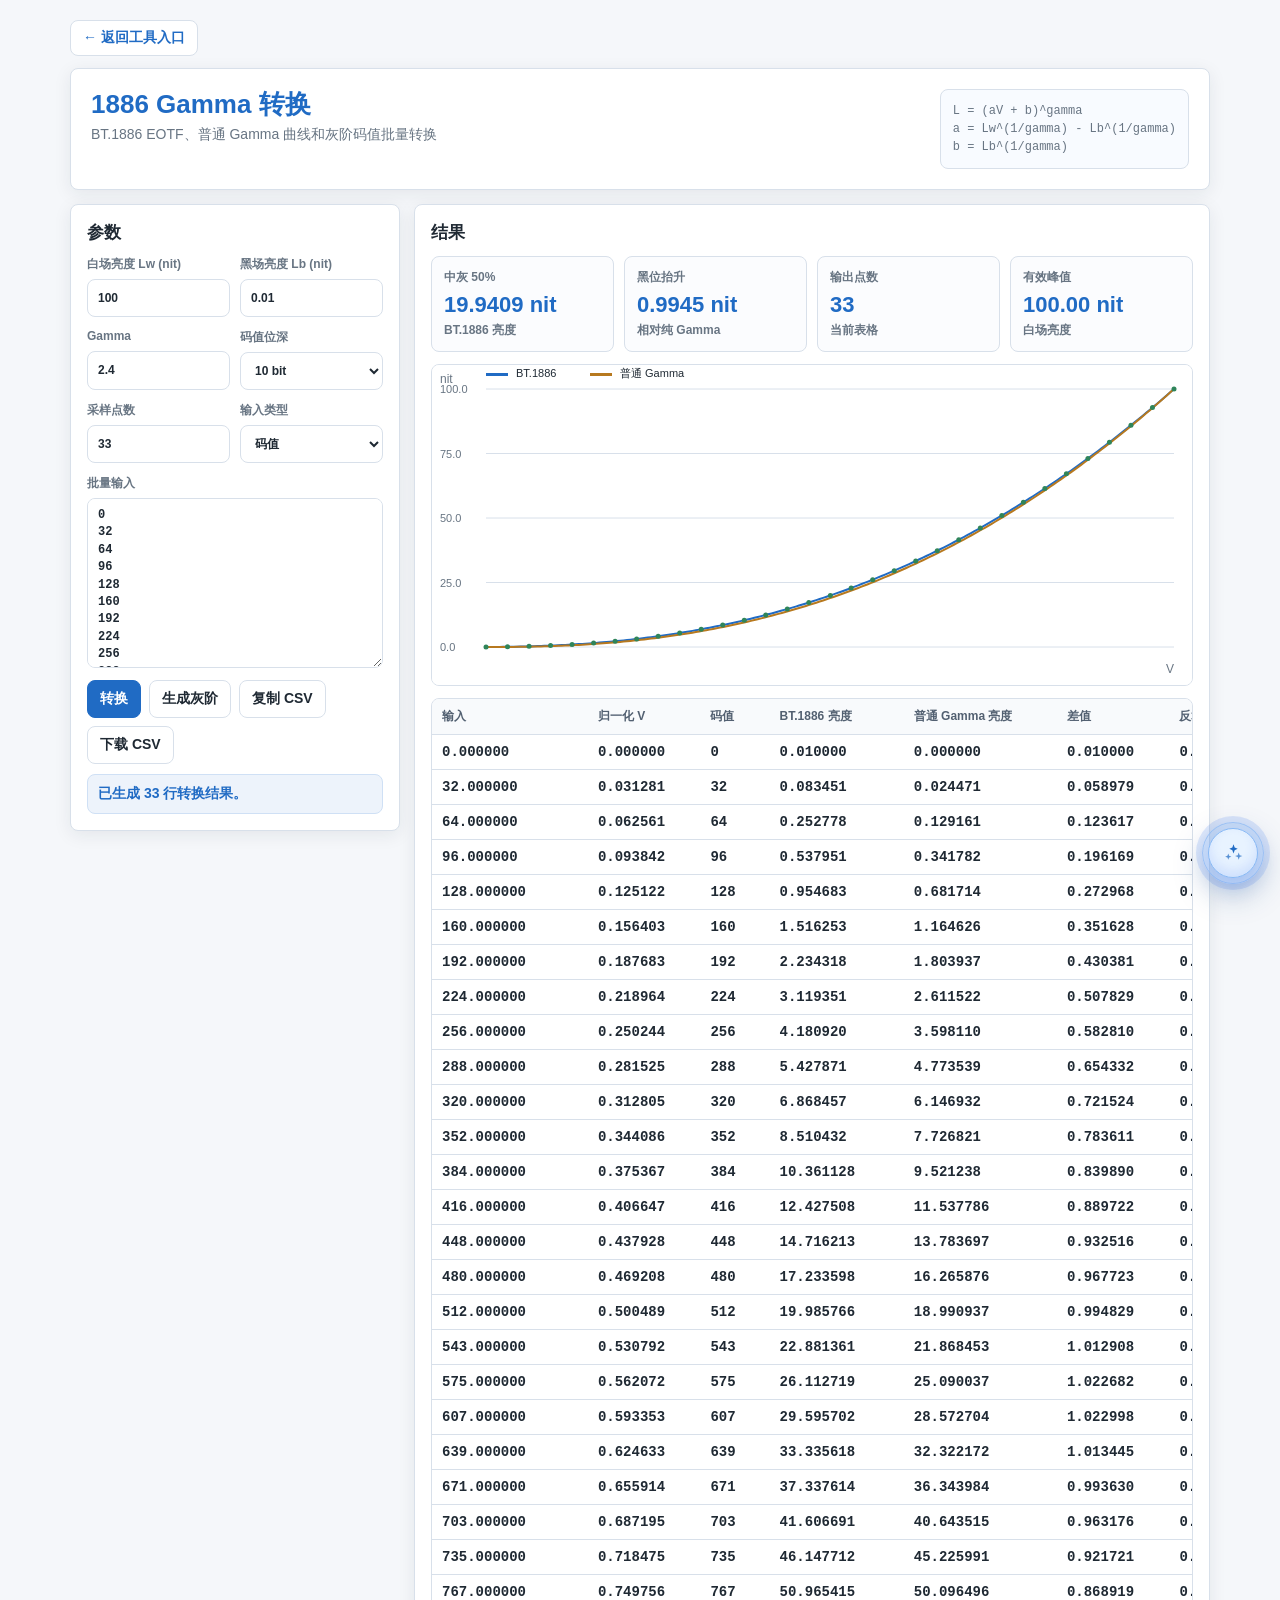
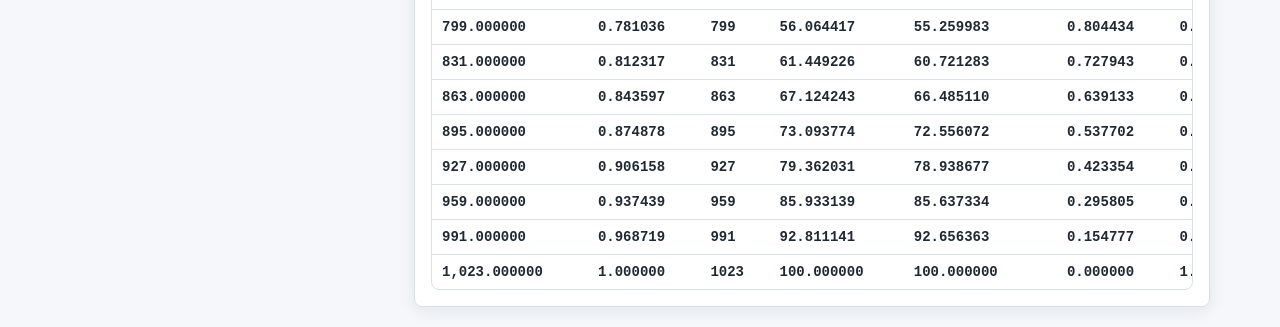
==== tools/bt1886-gamma.html @ 8f14509a "网站：发布画质平台公网版本" ====
<!doctype html>
<html lang="zh-CN">
  <head>
    <meta charset="utf-8" />
    <meta name="viewport" content="width=device-width, initial-scale=1" />
    <title>1886 Gamma 转换</title>
    <link rel="stylesheet" href="../assets/platform-assistant.css?v=20260618-all-pages-v3" />
    <style>
      :root {
        --bg: #f5f7fa;
        --panel: #ffffff;
        --ink: #1f2933;
        --muted: #687583;
        --line: #d8e0ea;
        --blue: #206bc4;
        --blue-dark: #1557a8;
        --green: #2f855a;
        --amber: #b7791f;
        --red: #b94a55;
        --track: #edf2f7;
        --radius: 8px;
        --shadow: 0 4px 18px rgba(24, 36, 51, 0.08);
        font-family: "Microsoft YaHei", "Segoe UI", Arial, sans-serif;
      }

      * {
        box-sizing: border-box;
      }

      body {
        margin: 0;
        min-width: 320px;
        min-height: 100vh;
        background: var(--bg);
        color: var(--ink);
        font-size: 14px;
      }

      button,
      input,
      select,
      textarea {
        font: inherit;
      }

      button {
        cursor: pointer;
      }

      .page {
        max-width: 1180px;
        margin: 0 auto;
        padding: 20px;
      }

      .tool-nav {
        display: flex;
        margin-bottom: 12px;
      }

      .back-button {
        min-height: 36px;
        padding: 7px 12px;
        border: 1px solid var(--line);
        border-radius: var(--radius);
        background: #ffffff;
        color: var(--blue);
        font-weight: 800;
      }

      .back-button:hover {
        border-color: var(--blue);
        background: #edf3fb;
      }

      .header,
      .panel {
        border: 1px solid var(--line);
        border-radius: var(--radius);
        background: var(--panel);
        box-shadow: var(--shadow);
      }

      .header {
        display: flex;
        align-items: flex-start;
        justify-content: space-between;
        gap: 18px;
        margin-bottom: 14px;
        padding: 20px;
      }

      h1,
      h2,
      h3,
      p {
        margin-top: 0;
      }

      h1 {
        margin-bottom: 6px;
        color: var(--blue);
        font-size: 26px;
        line-height: 1.2;
      }

      h2 {
        margin-bottom: 12px;
        font-size: 17px;
      }

      h3 {
        margin-bottom: 8px;
        font-size: 14px;
      }

      .header p,
      .muted {
        margin-bottom: 0;
        color: var(--muted);
      }

      .formula {
        min-width: 240px;
        padding: 12px;
        border: 1px solid var(--line);
        border-radius: var(--radius);
        background: #f8fbff;
        color: var(--muted);
        font-family: Consolas, "Courier New", monospace;
        font-size: 12px;
        line-height: 1.5;
      }

      .grid {
        display: grid;
        grid-template-columns: 330px minmax(0, 1fr);
        gap: 14px;
        align-items: start;
      }

      .panel {
        padding: 16px;
      }

      .control-grid {
        display: grid;
        gap: 12px;
      }

      .field {
        display: grid;
        gap: 6px;
        color: var(--muted);
        font-size: 12px;
        font-weight: 800;
      }

      .field input,
      .field select,
      textarea {
        width: 100%;
        min-height: 38px;
        border: 1px solid var(--line);
        border-radius: var(--radius);
        background: #ffffff;
        color: var(--ink);
        padding: 8px 10px;
        outline: none;
      }

      textarea {
        min-height: 170px;
        resize: vertical;
        font-family: Consolas, "Courier New", monospace;
        line-height: 1.45;
      }

      .field input:focus,
      .field select:focus,
      textarea:focus {
        border-color: var(--blue);
        box-shadow: 0 0 0 3px rgba(32, 107, 196, 0.14);
      }

      .inline-grid {
        display: grid;
        grid-template-columns: repeat(2, minmax(0, 1fr));
        gap: 10px;
      }

      .actions {
        display: flex;
        gap: 8px;
        flex-wrap: wrap;
        margin-top: 12px;
      }

      .btn {
        display: inline-flex;
        align-items: center;
        justify-content: center;
        min-height: 38px;
        padding: 8px 12px;
        border: 1px solid var(--line);
        border-radius: var(--radius);
        background: #ffffff;
        color: var(--ink);
        font-weight: 800;
      }

      .btn.primary {
        border-color: var(--blue);
        background: var(--blue);
        color: #ffffff;
      }

      .btn.primary:hover {
        background: var(--blue-dark);
      }

      .btn:hover {
        border-color: #c5d3e3;
        box-shadow: 0 6px 18px rgba(24, 36, 51, 0.1);
      }

      .summary-grid {
        display: grid;
        grid-template-columns: repeat(4, minmax(0, 1fr));
        gap: 10px;
        margin-bottom: 12px;
      }

      .summary-card {
        min-height: 88px;
        padding: 12px;
        border: 1px solid var(--line);
        border-radius: var(--radius);
        background: #fbfcfe;
      }

      .summary-card span,
      .summary-card em {
        display: block;
        color: var(--muted);
        font-size: 12px;
        font-weight: 800;
      }

      .summary-card strong {
        display: block;
        margin: 7px 0 4px;
        color: var(--blue);
        font-size: 22px;
        line-height: 1.12;
        overflow-wrap: anywhere;
      }

      .summary-card em {
        font-style: normal;
        font-weight: 700;
      }

      .chart-wrap {
        margin-bottom: 12px;
        border: 1px solid var(--line);
        border-radius: var(--radius);
        background: #ffffff;
        overflow: hidden;
      }

      canvas {
        display: block;
        width: 100%;
        height: auto;
      }

      .table-wrap {
        overflow: auto;
        border: 1px solid var(--line);
        border-radius: var(--radius);
      }

      table {
        width: 100%;
        min-width: 850px;
        border-collapse: collapse;
      }

      th,
      td {
        padding: 9px 10px;
        border-bottom: 1px solid var(--line);
        text-align: left;
        vertical-align: middle;
      }

      th {
        position: sticky;
        top: 0;
        z-index: 1;
        background: #f8fafc;
        color: #526071;
        font-size: 12px;
        font-weight: 900;
      }

      tr:last-child td {
        border-bottom: 0;
      }

      td.numeric {
        font-family: Consolas, "Courier New", monospace;
        font-weight: 700;
      }

      .notice {
        margin-top: 10px;
        padding: 10px;
        border: 1px solid #cfe0f5;
        border-radius: var(--radius);
        background: #edf3fb;
        color: var(--blue);
        font-weight: 800;
      }

      .notice.bad {
        border-color: #efc3c7;
        background: #fff0f1;
        color: var(--red);
      }

      @media (max-width: 960px) {
        .header,
        .grid {
          grid-template-columns: 1fr;
        }

        .header {
          flex-direction: column;
        }

        .summary-grid {
          grid-template-columns: repeat(2, minmax(0, 1fr));
        }
      }

      @media (max-width: 560px) {
        .page {
          padding: 12px;
        }

        .inline-grid,
        .summary-grid {
          grid-template-columns: 1fr;
        }

        .btn {
          width: 100%;
        }
      }
    </style>
  </head>
  <body>
    <main class="page">
      <div class="tool-nav">
        <button class="back-button" type="button" onclick="goBackToToolList()">&larr; 返回工具入口</button>
      </div>

      <header class="header">
        <div>
          <h1>1886 Gamma 转换</h1>
          <p>BT.1886 EOTF、普通 Gamma 曲线和灰阶码值批量转换</p>
        </div>
        <div class="formula">
          L = (aV + b)^gamma<br />
          a = Lw^(1/gamma) - Lb^(1/gamma)<br />
          b = Lb^(1/gamma)
        </div>
      </header>

      <div class="grid">
        <section class="panel">
          <h2>参数</h2>
          <div class="control-grid">
            <div class="inline-grid">
              <label class="field">
                <span>白场亮度 Lw (nit)</span>
                <input id="whiteLuminance" type="number" min="1" step="0.1" value="100" />
              </label>
              <label class="field">
                <span>黑场亮度 Lb (nit)</span>
                <input id="blackLuminance" type="number" min="0" step="0.0001" value="0.01" />
              </label>
            </div>

            <div class="inline-grid">
              <label class="field">
                <span>Gamma</span>
                <input id="gammaValue" type="number" min="1" max="4" step="0.01" value="2.4" />
              </label>
              <label class="field">
                <span>码值位深</span>
                <select id="bitDepth">
                  <option value="8">8 bit</option>
                  <option value="10" selected>10 bit</option>
                  <option value="12">12 bit</option>
                  <option value="14">14 bit</option>
                  <option value="16">16 bit</option>
                </select>
              </label>
            </div>

            <div class="inline-grid">
              <label class="field">
                <span>采样点数</span>
                <input id="sampleCount" type="number" min="2" max="1025" step="1" value="33" />
              </label>
              <label class="field">
                <span>输入类型</span>
                <select id="inputMode">
                  <option value="code" selected>码值</option>
                  <option value="normalized">归一化 V</option>
                  <option value="luminance">亮度 nit</option>
                </select>
              </label>
            </div>

            <label class="field">
              <span>批量输入</span>
              <textarea id="batchInput" placeholder="可输入码值、归一化值或亮度值，支持空格/逗号/换行分隔"></textarea>
            </label>
          </div>

          <div class="actions">
            <button class="btn primary" type="button" id="convertBtn">转换</button>
            <button class="btn" type="button" id="fillRampBtn">生成灰阶</button>
            <button class="btn" type="button" id="copyCsvBtn">复制 CSV</button>
            <button class="btn" type="button" id="downloadCsvBtn">下载 CSV</button>
          </div>
          <div class="notice" id="notice">默认生成 33 点 10-bit BT.1886 灰阶表。</div>
        </section>

        <section class="panel">
          <h2>结果</h2>
          <div class="summary-grid">
            <div class="summary-card">
              <span>中灰 50%</span>
              <strong id="midLuminance">-</strong>
              <em>BT.1886 亮度</em>
            </div>
            <div class="summary-card">
              <span>黑位抬升</span>
              <strong id="blackLift">-</strong>
              <em>相对纯 Gamma</em>
            </div>
            <div class="summary-card">
              <span>输出点数</span>
              <strong id="rowCount">0</strong>
              <em>当前表格</em>
            </div>
            <div class="summary-card">
              <span>有效峰值</span>
              <strong id="peakLuminance">-</strong>
              <em>白场亮度</em>
            </div>
          </div>

          <div class="chart-wrap">
            <canvas id="curveChart" height="320"></canvas>
          </div>

          <div class="table-wrap">
            <table>
              <thead>
                <tr>
                  <th>输入</th>
                  <th>归一化 V</th>
                  <th>码值</th>
                  <th>BT.1886 亮度</th>
                  <th>普通 Gamma 亮度</th>
                  <th>差值</th>
                  <th>反算 V</th>
                </tr>
              </thead>
              <tbody id="resultBody"></tbody>
            </table>
          </div>
        </section>
      </div>
    </main>

    <script>
      function goBackToToolList() {
        if (window.history.length > 1) {
          window.history.back();
          return;
        }
        window.location.href = "../index.html#debug-converter";
      }

      (function () {
        "use strict";

        const els = {
          whiteLuminance: document.getElementById("whiteLuminance"),
          blackLuminance: document.getElementById("blackLuminance"),
          gammaValue: document.getElementById("gammaValue"),
          bitDepth: document.getElementById("bitDepth"),
          sampleCount: document.getElementById("sampleCount"),
          inputMode: document.getElementById("inputMode"),
          batchInput: document.getElementById("batchInput"),
          convertBtn: document.getElementById("convertBtn"),
          fillRampBtn: document.getElementById("fillRampBtn"),
          copyCsvBtn: document.getElementById("copyCsvBtn"),
          downloadCsvBtn: document.getElementById("downloadCsvBtn"),
          notice: document.getElementById("notice"),
          midLuminance: document.getElementById("midLuminance"),
          blackLift: document.getElementById("blackLift"),
          rowCount: document.getElementById("rowCount"),
          peakLuminance: document.getElementById("peakLuminance"),
          curveChart: document.getElementById("curveChart"),
          resultBody: document.getElementById("resultBody")
        };

        let currentRows = [];

        document.addEventListener("DOMContentLoaded", init);

        function init() {
          bindEvents();
          fillRamp();
          convert();
        }

        function bindEvents() {
          [els.whiteLuminance, els.blackLuminance, els.gammaValue, els.bitDepth, els.sampleCount, els.inputMode].forEach((control) => {
            control.addEventListener("input", convert);
          });
          els.batchInput.addEventListener("input", convert);
          els.convertBtn.addEventListener("click", convert);
          els.fillRampBtn.addEventListener("click", () => {
            fillRamp();
            convert();
          });
          els.copyCsvBtn.addEventListener("click", copyCsv);
          els.downloadCsvBtn.addEventListener("click", downloadCsv);
          window.addEventListener("resize", () => drawChart(currentRows));
        }

        function readConfig() {
          const lw = Number(els.whiteLuminance.value);
          const lb = Number(els.blackLuminance.value);
          const gamma = Number(els.gammaValue.value);
          const bitDepth = Number(els.bitDepth.value);
          const maxCode = Math.pow(2, bitDepth) - 1;
          const sampleCount = clamp(Math.round(Number(els.sampleCount.value) || 33), 2, 1025);
          return { lw, lb, gamma, bitDepth, maxCode, sampleCount };
        }

        function validateConfig(config) {
          if (!Number.isFinite(config.lw) || config.lw <= 0) {
            return "白场亮度必须大于 0。";
          }
          if (!Number.isFinite(config.lb) || config.lb < 0) {
            return "黑场亮度不能小于 0。";
          }
          if (config.lb >= config.lw) {
            return "黑场亮度必须小于白场亮度。";
          }
          if (!Number.isFinite(config.gamma) || config.gamma <= 0) {
            return "Gamma 必须大于 0。";
          }
          return "";
        }

        function fillRamp() {
          const config = readConfig();
          const values = [];
          for (let index = 0; index < config.sampleCount; index += 1) {
            const code = Math.round((index / (config.sampleCount - 1)) * config.maxCode);
            values.push(code);
          }
          els.inputMode.value = "code";
          els.batchInput.value = values.join("\n");
        }

        function convert() {
          const config = readConfig();
          const error = validateConfig(config);
          if (error) {
            currentRows = [];
            renderRows([]);
            drawChart([]);
            setNotice(error, true);
            return;
          }

          const values = parseInputValues(els.batchInput.value);
          if (!values.length) {
            currentRows = [];
            renderRows([]);
            drawChart([]);
            setNotice("请输入要转换的值，或点击“生成灰阶”。", true);
            return;
          }

          currentRows = values.map((input) => buildRow(input, config, els.inputMode.value));
          renderRows(currentRows);
          renderSummary(currentRows, config);
          drawChart(currentRows);
          setNotice(`已生成 ${currentRows.length} 行转换结果。`, false);
        }

        function parseInputValues(text) {
          return String(text || "")
            .split(/[\s,，;；]+/g)
            .map((item) => Number(item.trim()))
            .filter((value) => Number.isFinite(value));
        }

        function buildRow(input, config, mode) {
          let v;
          if (mode === "normalized") {
            v = clamp(input, 0, 1);
          } else if (mode === "luminance") {
            v = bt1886Inverse(input, config);
          } else {
            v = clamp(input / config.maxCode, 0, 1);
          }

          const code = Math.round(v * config.maxCode);
          const bt = bt1886Eotf(v, config);
          const pure = pureGammaEotf(v, config);
          const reverseV = bt1886Inverse(bt, config);
          return {
            input,
            v,
            code,
            bt,
            pure,
            delta: bt - pure,
            reverseV
          };
        }

        function bt1886Eotf(v, config) {
          const lbRoot = Math.pow(config.lb, 1 / config.gamma);
          const lwRoot = Math.pow(config.lw, 1 / config.gamma);
          const a = lwRoot - lbRoot;
          return Math.pow(a * clamp(v, 0, 1) + lbRoot, config.gamma);
        }

        function bt1886Inverse(luminance, config) {
          const lbRoot = Math.pow(config.lb, 1 / config.gamma);
          const lwRoot = Math.pow(config.lw, 1 / config.gamma);
          const a = lwRoot - lbRoot;
          if (a <= 0) {
            return 0;
          }
          return clamp((Math.pow(Math.max(Number(luminance) || 0, 0), 1 / config.gamma) - lbRoot) / a, 0, 1);
        }

        function pureGammaEotf(v, config) {
          return config.lw * Math.pow(clamp(v, 0, 1), config.gamma);
        }

        function renderRows(rows) {
          els.rowCount.textContent = rows.length;
          if (!rows.length) {
            els.resultBody.innerHTML = `<tr><td colspan="7">没有转换结果。</td></tr>`;
            return;
          }
          els.resultBody.innerHTML = rows
            .map(
              (row) => `
                <tr>
                  <td class="numeric">${formatNumber(row.input, 6)}</td>
                  <td class="numeric">${formatNumber(row.v, 6)}</td>
                  <td class="numeric">${row.code}</td>
                  <td class="numeric">${formatNumber(row.bt, 6)}</td>
                  <td class="numeric">${formatNumber(row.pure, 6)}</td>
                  <td class="numeric">${formatNumber(row.delta, 6)}</td>
                  <td class="numeric">${formatNumber(row.reverseV, 6)}</td>
                </tr>
              `
            )
            .join("");
        }

        function renderSummary(rows, config) {
          const mid = bt1886Eotf(0.5, config);
          const pureMid = pureGammaEotf(0.5, config);
          els.midLuminance.textContent = `${formatNumber(mid, 4)} nit`;
          els.blackLift.textContent = `${formatNumber(mid - pureMid, 4)} nit`;
          els.peakLuminance.textContent = `${formatNumber(config.lw, 2)} nit`;
          els.rowCount.textContent = rows.length;
        }

        function drawChart(rows) {
          const canvas = els.curveChart;
          const ctx = canvas.getContext("2d");
          const config = readConfig();
          const ratio = window.devicePixelRatio || 1;
          const width = canvas.clientWidth || 800;
          const height = 320;
          canvas.width = Math.round(width * ratio);
          canvas.height = Math.round(height * ratio);
          ctx.setTransform(ratio, 0, 0, ratio, 0, 0);
          ctx.clearRect(0, 0, width, height);
          ctx.fillStyle = "#ffffff";
          ctx.fillRect(0, 0, width, height);

          const pad = { left: 54, right: 18, top: 24, bottom: 38 };
          const chartWidth = width - pad.left - pad.right;
          const chartHeight = height - pad.top - pad.bottom;
          const maxY = Math.max(config.lw, ...rows.map((row) => row.bt), 1);

          ctx.strokeStyle = "#d8e0ea";
          ctx.lineWidth = 1;
          for (let i = 0; i <= 4; i += 1) {
            const y = pad.top + chartHeight * (i / 4);
            ctx.beginPath();
            ctx.moveTo(pad.left, y);
            ctx.lineTo(width - pad.right, y);
            ctx.stroke();
            ctx.fillStyle = "#687583";
            ctx.font = "11px Segoe UI, Microsoft YaHei, Arial";
            ctx.fillText(formatNumber(maxY * (1 - i / 4), 1), 8, y + 4);
          }

          drawCurve(ctx, config, pad, chartWidth, chartHeight, maxY, bt1886Eotf, "#206bc4");
          drawCurve(ctx, config, pad, chartWidth, chartHeight, maxY, pureGammaEotf, "#b7791f");

          ctx.fillStyle = "#206bc4";
          ctx.fillRect(pad.left, 8, 22, 3);
          ctx.fillStyle = "#1f2933";
          ctx.fillText("BT.1886", pad.left + 30, 12);
          ctx.fillStyle = "#b7791f";
          ctx.fillRect(pad.left + 104, 8, 22, 3);
          ctx.fillStyle = "#1f2933";
          ctx.fillText("普通 Gamma", pad.left + 134, 12);

          rows.forEach((row) => {
            const x = pad.left + row.v * chartWidth;
            const y = pad.top + chartHeight - (row.bt / maxY) * chartHeight;
            ctx.fillStyle = "#2f855a";
            ctx.beginPath();
            ctx.arc(x, y, 2.5, 0, Math.PI * 2);
            ctx.fill();
          });

          ctx.fillStyle = "#687583";
          ctx.font = "12px Segoe UI, Microsoft YaHei, Arial";
          ctx.fillText("V", width - pad.right - 8, height - 12);
          ctx.fillText("nit", 8, 18);
        }

        function drawCurve(ctx, config, pad, chartWidth, chartHeight, maxY, fn, color) {
          ctx.strokeStyle = color;
          ctx.lineWidth = 2;
          ctx.beginPath();
          for (let i = 0; i <= 200; i += 1) {
            const v = i / 200;
            const value = fn(v, config);
            const x = pad.left + v * chartWidth;
            const y = pad.top + chartHeight - (value / maxY) * chartHeight;
            if (i === 0) {
              ctx.moveTo(x, y);
            } else {
              ctx.lineTo(x, y);
            }
          }
          ctx.stroke();
        }

        function getCsv() {
          const header = ["input", "normalized_v", "code", "bt1886_luminance", "pure_gamma_luminance", "delta", "reverse_v"];
          const lines = currentRows.map((row) => [row.input, row.v, row.code, row.bt, row.pure, row.delta, row.reverseV].join(","));
          return [header.join(","), ...lines].join("\n");
        }

        function copyCsv() {
          if (!currentRows.length) {
            setNotice("没有可复制的结果。", true);
            return;
          }
          const text = getCsv();
          if (navigator.clipboard && navigator.clipboard.writeText) {
            navigator.clipboard.writeText(text).then(() => setNotice("CSV 已复制。", false));
            return;
          }
          const textarea = document.createElement("textarea");
          textarea.value = text;
          document.body.appendChild(textarea);
          textarea.select();
          document.execCommand("copy");
          textarea.remove();
          setNotice("CSV 已复制。", false);
        }

        function downloadCsv() {
          if (!currentRows.length) {
            setNotice("没有可下载的结果。", true);
            return;
          }
          const blob = new Blob([getCsv()], { type: "text/csv;charset=utf-8" });
          const url = URL.createObjectURL(blob);
          const link = document.createElement("a");
          link.href = url;
          link.download = "bt1886-gamma.csv";
          document.body.appendChild(link);
          link.click();
          link.remove();
          URL.revokeObjectURL(url);
          setNotice("CSV 已生成下载。", false);
        }

        function setNotice(message, bad) {
          els.notice.textContent = message;
          els.notice.classList.toggle("bad", Boolean(bad));
        }

        function clamp(value, min, max) {
          return Math.min(max, Math.max(min, Number(value) || 0));
        }

        function formatNumber(value, precision) {
          if (!Number.isFinite(Number(value))) {
            return "-";
          }
          return Number(value).toLocaleString("zh-CN", {
            maximumFractionDigits: precision,
            minimumFractionDigits: precision
          });
        }
      })();
    </script>
    <script src="../assets/platform-assistant.js?v=20260622-comfort-ppt-v2"></script>
  </body>
</html>
---- assets/platform-assistant.css ----
.platform-ai-assistant,
.platform-ai-assistant * {
  box-sizing: border-box;
}

.platform-ai-assistant {
  --platform-ai-blue: #206bc4;
  --platform-ai-blue-dark: #1557a8;
  --platform-ai-ink: #182433;
  --platform-ai-muted: #667085;
  --platform-ai-line: #dce3ea;
  position: fixed;
  right: 16px;
  bottom: 16px;
  z-index: 1000;
  display: flex;
  align-items: flex-start;
  gap: 8px;
  width: min(350px, calc(100vw - 32px));
  height: min(540px, calc(100vh - 32px));
  padding: 9px;
  border: 1px solid rgba(146, 188, 244, 0.76);
  border-radius: 14px;
  background: rgba(255, 255, 255, 0.94);
  box-shadow: 0 18px 36px rgba(23, 73, 132, 0.2), 0 0 0 3px rgba(74, 147, 255, 0.1);
  color: var(--platform-ai-ink);
  font-family: "Segoe UI", "Microsoft YaHei", Arial, sans-serif;
  transition: border-radius 0.18s ease, background 0.18s ease, box-shadow 0.18s ease;
}

.platform-ai-assistant.is-collapsed {
  width: 62px;
  height: 62px;
  padding: 5px;
  border-radius: 50%;
  background: rgba(93, 151, 231, 0.32);
  box-shadow: 0 12px 30px rgba(23, 73, 132, 0.26), 0 0 0 6px rgba(47, 109, 240, 0.14);
}

.platform-ai-assistant:not(.is-collapsed) {
  display: block;
}

.platform-ai-assistant:not(.is-collapsed) > .platform-ai-trigger {
  position: absolute;
  top: 10px;
  left: 50%;
  z-index: 2;
  transform: translateX(-50%);
}

.platform-ai-assistant:not(.is-collapsed) .platform-ai-dialog {
  width: 100%;
  height: 100%;
  padding-top: 58px;
}

.platform-ai-assistant:not(.is-collapsed) .platform-ai-close {
  position: absolute;
  top: 10px;
  right: 10px;
  z-index: 3;
}

.platform-ai-trigger {
  display: grid;
  place-items: center;
  width: 50px;
  height: 50px;
  flex: 0 0 50px;
  padding: 0;
  border: 1px solid #87b8f4;
  border-radius: 50%;
  background: #e8f3ff;
  color: var(--platform-ai-blue);
  box-shadow: inset 0 -6px 12px rgba(47, 109, 240, 0.14), 0 8px 20px rgba(47, 109, 240, 0.22);
  cursor: pointer;
}

.platform-ai-trigger svg {
  width: 25px;
  height: 25px;
}

.platform-ai-trigger:focus-visible,
.platform-ai-close:focus-visible,
.platform-ai-query:focus-visible,
.platform-ai-result:focus-visible {
  outline: 3px solid rgba(32, 107, 196, 0.22);
  outline-offset: 2px;
}

.platform-ai-dialog {
  display: grid;
  grid-template-rows: auto auto auto auto auto minmax(0, 1fr);
  flex: 1 1 auto;
  gap: 7px;
  min-width: 0;
  height: 100%;
}

.platform-ai-assistant.is-collapsed .platform-ai-dialog {
  display: none;
}

.platform-ai-head {
  display: flex;
  align-items: center;
  justify-content: space-between;
  gap: 8px;
  min-height: 35px;
}

.platform-ai-kicker,
.platform-ai-scope,
.platform-ai-search-label {
  color: var(--platform-ai-muted);
  font-size: 10px;
  font-weight: 800;
}

.platform-ai-head h2 {
  margin: 1px 0 0;
  font-size: 15px;
  line-height: 1.2;
}

.platform-ai-close {
  display: grid;
  place-items: center;
  width: 28px;
  height: 28px;
  flex: 0 0 28px;
  padding: 0;
  border: 1px solid #d5e3f5;
  border-radius: 50%;
  background: #fff;
  color: #526071;
  font-size: 20px;
  line-height: 1;
  cursor: pointer;
}

.platform-ai-search {
  display: grid;
  gap: 5px;
}

.platform-ai-query {
  width: 100%;
  height: 58px;
  min-height: 58px;
  max-height: 58px;
  resize: none;
  padding: 8px 9px;
  border: 1px solid #a9c4e6;
  border-radius: 8px;
  background: #fff;
  color: var(--platform-ai-ink);
  font: inherit;
  font-size: 12px;
  line-height: 1.45;
}

.platform-ai-scope strong {
  color: var(--platform-ai-ink);
}

.platform-ai-prompts {
  display: flex;
  flex-wrap: wrap;
  gap: 5px;
}

.platform-ai-prompts button {
  min-height: 25px;
  padding: 3px 8px;
  border: 1px solid var(--platform-ai-line);
  border-radius: 999px;
  background: #f8fafc;
  color: #526071;
  font-size: 11px;
  font-weight: 700;
  cursor: pointer;
}

.platform-ai-prompts button:hover {
  border-color: #a9c4e6;
  background: #eef4fb;
}

.platform-ai-answer {
  display: grid;
  gap: 2px;
  padding: 8px;
  border: 1px solid #dbe5f2;
  border-radius: 8px;
  background: #f7fbff;
}

.platform-ai-answer strong {
  font-size: 12px;
}

.platform-ai-answer span,
.platform-ai-empty {
  color: var(--platform-ai-muted);
  font-size: 12px;
  line-height: 1.5;
}

.platform-ai-results {
  display: grid;
  align-content: start;
  gap: 6px;
  min-height: 0;
  overflow: auto;
  padding-right: 2px;
}

.platform-ai-result {
  display: grid;
  grid-template-columns: 30px minmax(0, 1fr);
  gap: 8px;
  align-items: center;
  width: 100%;
  padding: 8px;
  border: 1px solid var(--platform-ai-line);
  border-radius: 8px;
  background: #fff;
  color: var(--platform-ai-ink);
  text-align: left;
  text-decoration: none;
}

.platform-ai-result:hover {
  border-color: #bfd2ea;
  background: #fbfdff;
  box-shadow: 0 8px 20px rgba(24, 36, 51, 0.08);
}

.platform-ai-result-icon {
  display: grid;
  place-items: center;
  width: 30px;
  height: 30px;
  border-radius: 8px;
  background: #eef4fb;
  color: var(--platform-ai-blue-dark);
  font-size: 11px;
  font-weight: 900;
}

.platform-ai-result-main {
  display: grid;
  gap: 2px;
  min-width: 0;
}

.platform-ai-result-main strong,
.platform-ai-result-main em,
.platform-ai-result-main span {
  min-width: 0;
  overflow: hidden;
  text-overflow: ellipsis;
  white-space: nowrap;
}

.platform-ai-result-main strong {
  font-size: 12px;
}

.platform-ai-result-main em,
.platform-ai-result-main span,
.platform-ai-result-action {
  color: var(--platform-ai-muted);
  font-size: 11px;
  font-style: normal;
}

.platform-ai-result-action {
  display: none;
}

.platform-ai-empty {
  padding: 10px;
  border: 1px dashed var(--platform-ai-line);
  border-radius: 8px;
  background: #fbfcfe;
}

@media (max-width: 860px) {
  .platform-ai-assistant {
    right: 14px;
    bottom: 14px;
    width: min(330px, calc(100vw - 40px));
    height: min(540px, calc(100vh - 28px));
  }
}
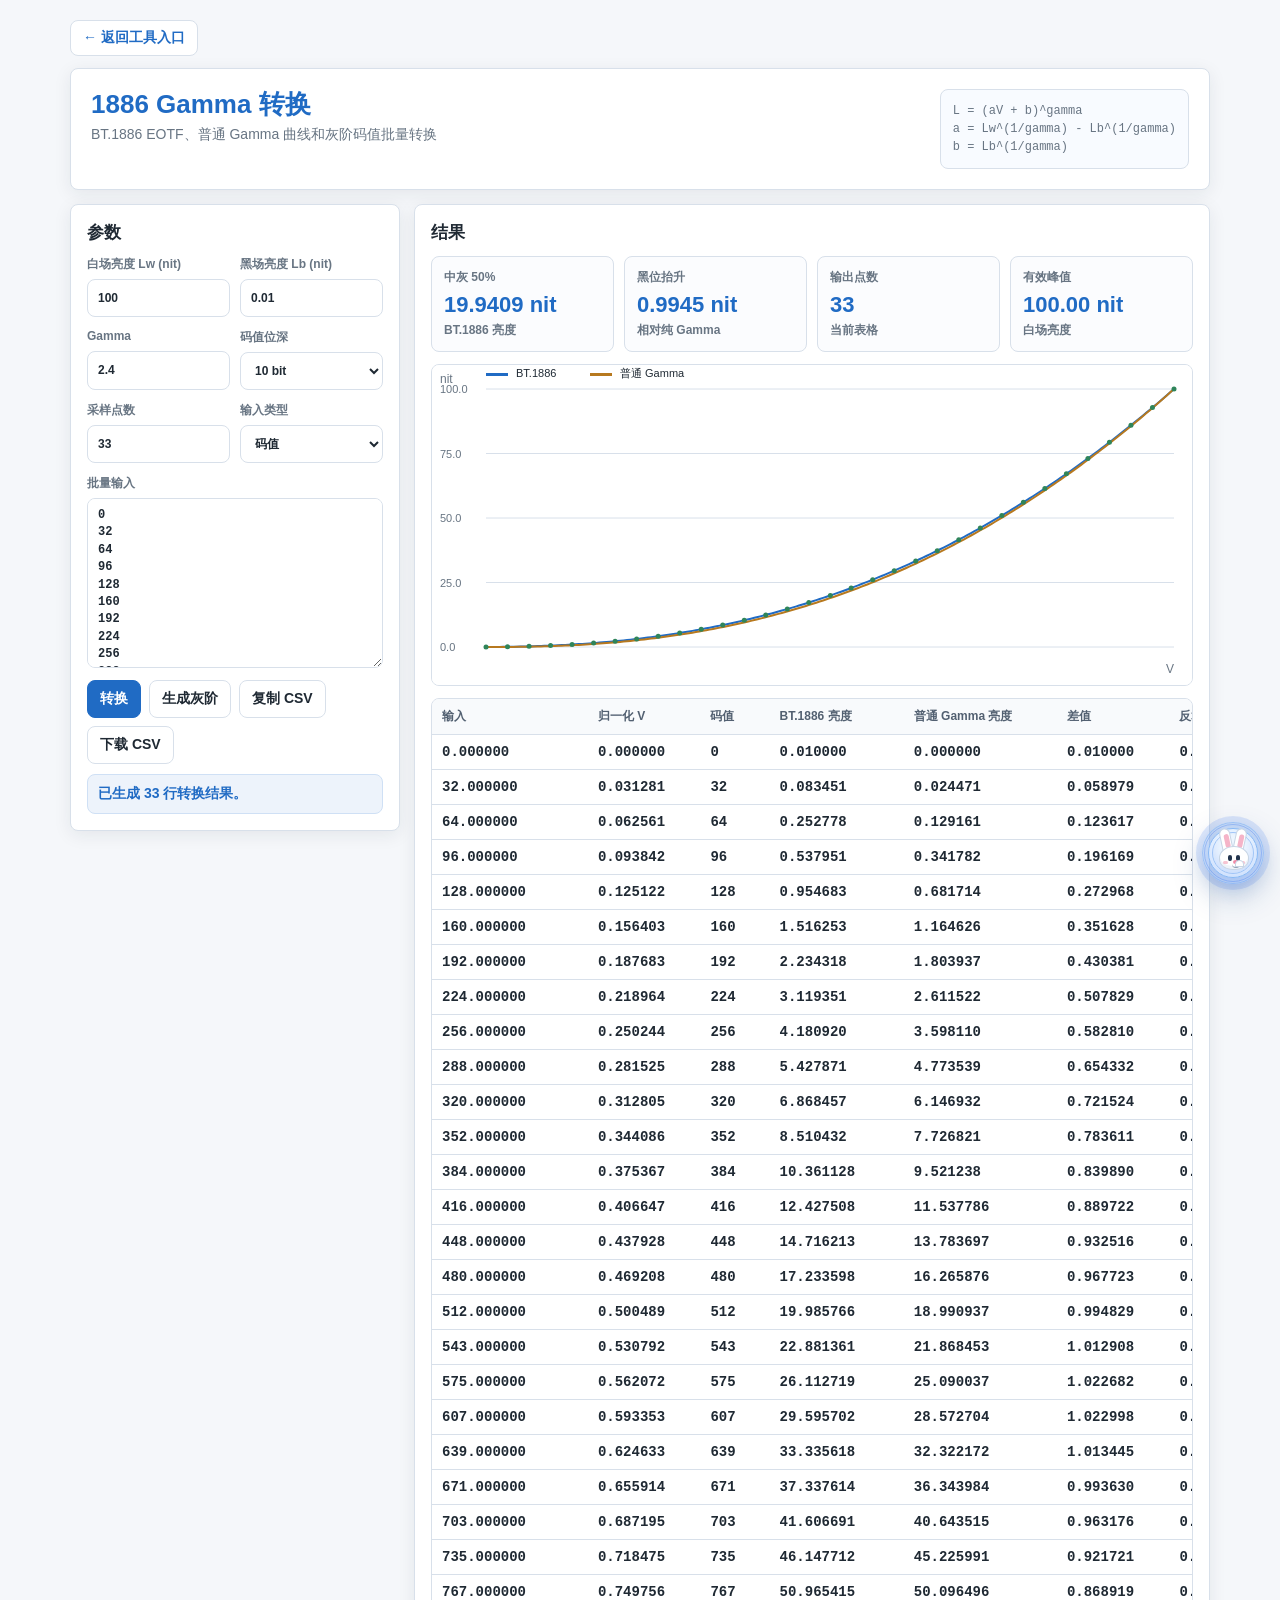
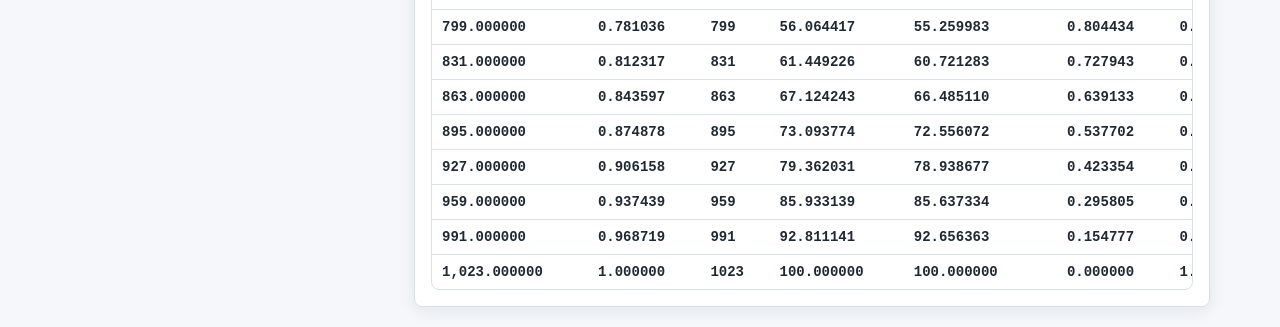
==== commit 49cec929: "界面：统一全站AI助手并精简实验模块" ====
--- a/tools/bt1886-gamma.html
+++ b/tools/bt1886-gamma.html
@@ -4,7 +4,7 @@
     <meta charset="utf-8" />
     <meta name="viewport" content="width=device-width, initial-scale=1" />
     <title>1886 Gamma 转换</title>
-    <link rel="stylesheet" href="../assets/platform-assistant.css?v=20260618-all-pages-v3" />
+    <link rel="stylesheet" href="../assets/platform-assistant.css?v=20260622-ai-consistent-v1" />
     <style>
       :root {
         --bg: #f5f7fa;
@@ -836,6 +836,6 @@
         }
       })();
     </script>
-    <script src="../assets/platform-assistant.js?v=20260622-comfort-ppt-v2"></script>
+    <script src="../assets/platform-assistant.js?v=20260622-ai-consistent-v1"></script>
   </body>
 </html>
--- a/assets/platform-assistant.css
+++ b/assets/platform-assistant.css
@@ -63,6 +63,7 @@
 }
 
 .platform-ai-trigger {
+  position: relative;
   display: grid;
   place-items: center;
   width: 50px;
@@ -72,14 +73,141 @@
   border: 1px solid #87b8f4;
   border-radius: 50%;
   background: #e8f3ff;
-  color: var(--platform-ai-blue);
   box-shadow: inset 0 -6px 12px rgba(47, 109, 240, 0.14), 0 8px 20px rgba(47, 109, 240, 0.22);
   cursor: pointer;
 }
 
-.platform-ai-trigger svg {
-  width: 25px;
-  height: 25px;
+.platform-ai-trigger::after {
+  content: "";
+  position: absolute;
+  inset: -5px;
+  border: 1px solid rgba(47, 109, 240, 0.42);
+  border-radius: 50%;
+  opacity: 0.72;
+  animation: platform-ai-bunny-glow 2.8s ease-in-out infinite;
+}
+
+.platform-ai-bunny {
+  position: relative;
+  width: 42px;
+  height: 42px;
+  border: 1px solid #9fc4f7;
+  border-radius: 50%;
+  background: #edf6ff;
+  box-shadow: inset 0 -7px 12px rgba(47, 109, 240, 0.17);
+  animation: platform-ai-bunny-float 3s ease-in-out infinite;
+}
+
+.platform-ai-bunny-ear {
+  position: absolute;
+  top: -5px;
+  width: 11px;
+  height: 24px;
+  border: 1px solid #c7d5e5;
+  border-radius: 999px 999px 8px 8px;
+  background: #fff;
+  transform-origin: 50% 100%;
+  animation: platform-ai-bunny-ear 2.6s ease-in-out infinite;
+}
+
+.platform-ai-bunny-ear > span {
+  position: absolute;
+  top: 5px;
+  left: 3px;
+  width: 5px;
+  height: 14px;
+  border-radius: 999px;
+  background: #f5b4c8;
+}
+
+.platform-ai-bunny-ear-left {
+  left: 10px;
+  transform: rotate(-12deg);
+}
+
+.platform-ai-bunny-ear-right {
+  right: 10px;
+  transform: rotate(12deg);
+  animation-delay: 0.22s;
+}
+
+.platform-ai-bunny-face {
+  position: absolute;
+  top: 13px;
+  left: 6px;
+  width: 30px;
+  height: 24px;
+  border: 1px solid #c7d5e5;
+  border-radius: 50% 50% 45% 45%;
+  background: #fff;
+  box-shadow: inset 0 -3px 0 rgba(235, 241, 248, 0.85);
+}
+
+.platform-ai-bunny-eye {
+  position: absolute;
+  top: 8px;
+  width: 4px;
+  height: 6px;
+  border-radius: 999px;
+  background: #23344d;
+  animation: platform-ai-bunny-blink 4.2s infinite;
+}
+
+.platform-ai-bunny-eye-left {
+  left: 8px;
+}
+
+.platform-ai-bunny-eye-right {
+  right: 8px;
+}
+
+.platform-ai-bunny-nose {
+  position: absolute;
+  top: 13px;
+  left: 13px;
+  width: 5px;
+  height: 4px;
+  border-radius: 50%;
+  background: #f08aa6;
+}
+
+.platform-ai-bunny-mouth {
+  position: absolute;
+  top: 16px;
+  left: 12px;
+  width: 8px;
+  height: 5px;
+  border-bottom: 1px solid #91a0b2;
+  border-radius: 0 0 999px 999px;
+}
+
+.platform-ai-bunny-cheek {
+  position: absolute;
+  top: 14px;
+  width: 5px;
+  height: 3px;
+  border-radius: 999px;
+  background: rgba(240, 138, 166, 0.5);
+}
+
+.platform-ai-bunny-cheek-left {
+  left: 3px;
+}
+
+.platform-ai-bunny-cheek-right {
+  right: 3px;
+}
+
+.platform-ai-bunny-paw {
+  position: absolute;
+  right: 9px;
+  bottom: 6px;
+  width: 9px;
+  height: 7px;
+  border: 1px solid #c7d5e5;
+  border-radius: 999px 999px 6px 6px;
+  background: #fff;
+  animation: platform-ai-bunny-paw 2.8s ease-in-out infinite;
 }
 
 .platform-ai-trigger:focus-visible,
@@ -297,3 +425,61 @@
     height: min(540px, calc(100vh - 28px));
   }
 }
+
+@keyframes platform-ai-bunny-float {
+  0%,
+  100% {
+    transform: translateY(0);
+  }
+
+  50% {
+    transform: translateY(-3px);
+  }
+}
+
+@keyframes platform-ai-bunny-blink {
+  0%,
+  88%,
+  100% {
+    transform: scaleY(1);
+  }
+
+  92% {
+    transform: scaleY(0.16);
+  }
+}
+
+@keyframes platform-ai-bunny-ear {
+  0%,
+  100% {
+    translate: 0 0;
+  }
+
+  50% {
+    translate: 0 -1px;
+  }
+}
+
+@keyframes platform-ai-bunny-paw {
+  0%,
+  100% {
+    transform: translateY(0);
+  }
+
+  45% {
+    transform: translateY(-2px);
+  }
+}
+
+@keyframes platform-ai-bunny-glow {
+  0%,
+  100% {
+    transform: scale(0.94);
+    opacity: 0.34;
+  }
+
+  50% {
+    transform: scale(1.06);
+    opacity: 0.78;
+  }
+}
